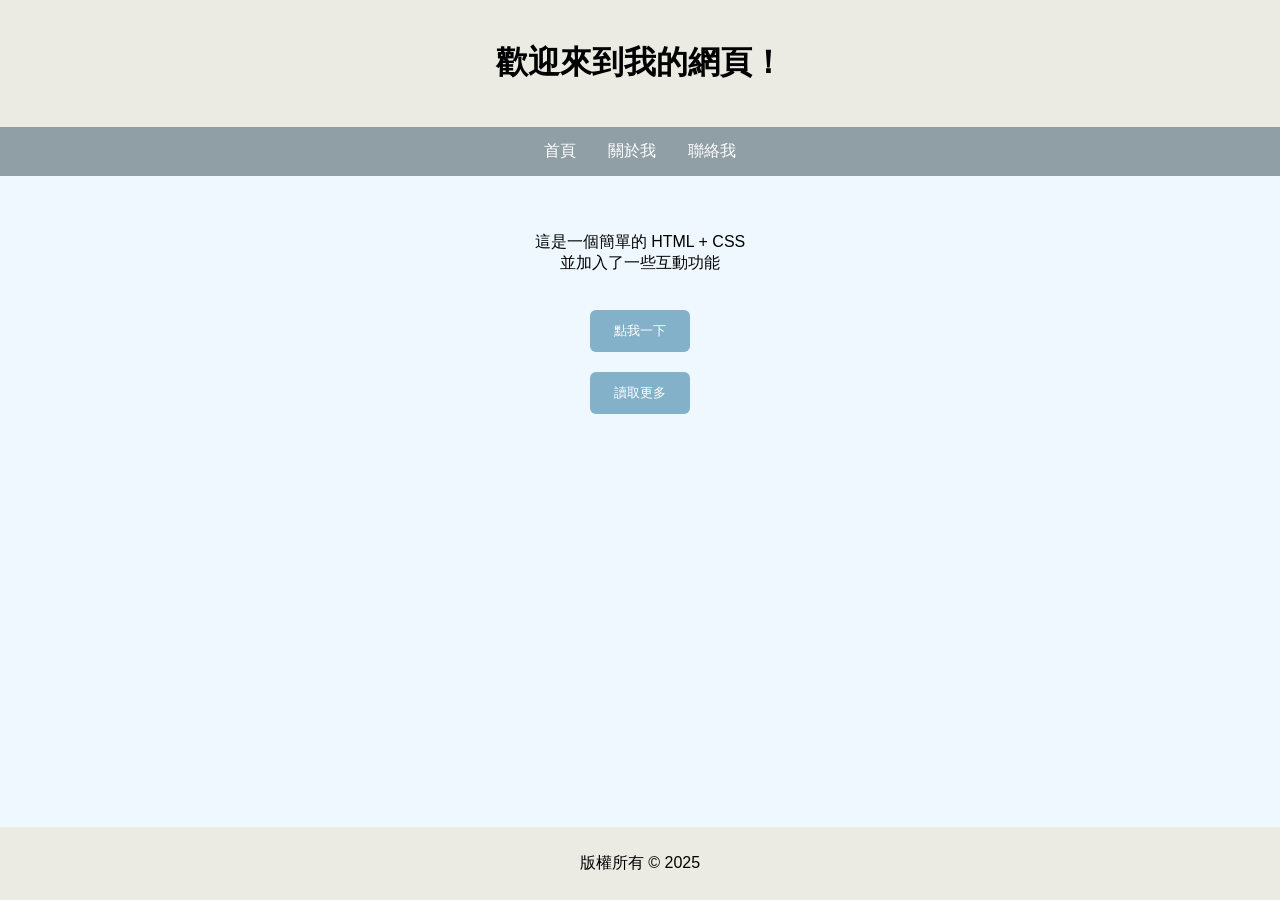
==== docs/index.html @ b79f0698 "Add initial HTML structure for personal webpage" ====
<!DOCTYPE html>
<html lang="zh-Hant">
<head>
  <meta charset="UTF-8">
  <!-- 讓瀏覽器依據裝置寬度調整縮放比例 -->
  <meta name="viewport" content="width=device-width, initial-scale=1.0">
  <title>我的第一個網頁</title>
  <style>
    /* 基本設定 */
    * {
      box-sizing: border-box;
    }
    body {
      font-family: Arial, sans-serif;
      background-color: #f0f8ff;
      margin: 0;
      padding: 0;
    }

    /* 頁首 */
    header {
      background-color: #EBEBE3;
      color: break;
      padding: 20px;
      text-align: center;
    }

    /* 導覽列：使用 Flexbox 置中 */
    nav {
      background-color: #909FA6;
      display: flex;              /* 使用 Flex 排版 */
      justify-content: center;    /* 水平置中 */
      align-items: center;        /* 垂直置中 */
      flex-wrap: wrap;           /* 可換行，避免螢幕過窄時超出範圍 */
    }
    nav a {
      color: white;
      text-decoration: none;
      cursor: pointer;
      padding: 14px 16px;
      /* 讓小螢幕可以顯示更好 */
      flex: 0 0 auto;  
    }
    nav a:hover {
      background-color: #afb1a4;
    }

    /* 主要內容容器 */
    .container {
      padding: 40px;
      text-align: center;
      min-height: 400px;
      padding-bottom: 80px; /* 預留空間，避免被固定頁尾遮住 */
    }

    /* 區塊預設隱藏，使用 .active 顯示 */
    .section {
      display: none;
    }
    .active {
      display: block;
    }

    /* 按鈕樣式 */
    .button {
      background-color: #83B1C9;
      color: white;
      padding: 12px 24px;
      border: none;
      border-radius: 6px;
      cursor: pointer;
      margin-top: 20px;
      transition: background-color 0.3s ease;
    }
    .button:hover {
      background-color: #83B1F9;
    }

    /* 讀取更多的區塊 */
    .more-content {
      margin-top: 20px;
      font-size: 1.1em;
      color: #555;
      text-align: center;
      max-width: 600px;
      margin-left: auto;
      margin-right: auto;
    }

    /* 留言板樣式 */
    #messageBoard {
      margin-top: 20px;
      padding: 10px;
      border: 1px solid #ccc;
      background-color: #fff;
      max-height: 200px;
      overflow-y: auto;
    }
    #messageBoard p {
      border-bottom: 1px dashed #ccc;
      padding: 5px 0;
      margin: 0;
    }

    /* 固定頁尾在底部 */
    footer {
      background-color: #EBEBE3;
      color: black;
      text-align: center;
      padding: 10px;
      position: fixed;
      left: 0;
      bottom: 0;
      width: 100%;
    }

    /* 小螢幕（手機）時的調整 */
    @media (max-width: 600px) {
      .container {
        padding: 20px;
        padding-bottom: 80px; /* 同樣留足底部空間 */
      }
      /* 導覽列在手機上可直接換行，已使用 flex-wrap: wrap;  */
      nav a {
        flex: 1 0 100%; /* 一行一個連結，並填滿整行 */
        text-align: center;
      }
    }
  </style>
</head>
<body>
  <header>
    <h1>歡迎來到我的網頁！</h1>
  </header>

  <nav>
    <a onclick="showSection('home')">首頁</a>
    <a onclick="showSection('about')">關於我</a>
    <a onclick="showSection('contact')">聯絡我</a>
  </nav>

  <div class="container">
    <!-- 首頁區塊 -->
    <div id="home" class="section active">
	  <p style="text-align: center;">
          這是一個簡單的 HTML + CSS<br>
          並加入了一些互動功能
      </p>
      <button class="button" onclick="alert('嗨!')">點我一下</button>
      <br>
      <button class="button" onclick="toggleContent()">讀取更多</button>
      <div class="more-content" id="moreContent" style="display: none;">
        <p style="text-align: center;">
          這裡可以留言<br>
          但我看不到別人也看不到<br>
          因為資料庫功能尚未實現
        </p>
        <hr>
        <h3>好友留言板</h3>
        <textarea id="messageInput" rows="4" cols="50" placeholder="請輸入留言..." style="width: 100%;"></textarea>
        <br>
        <button class="button" onclick="submitMessage()">送出留言</button>
        <div id="messageBoard"></div>
      </div>
    </div>

    <!-- 關於我區塊 -->
    <div id="about" class="section">
      <h2>關於我</h2>
      <p>國立台北大學電機工程學系</p>
    </div>

    <!-- 聯絡我區塊 -->
    <div id="contact" class="section">
      <h2>聯絡我</h2>
      <p>IG: yu.wl_11</p>
    </div>
  </div>

  <footer>
    <p>版權所有 © 2025</p>
  </footer>

  <script>
    // 切換顯示區塊
    function showSection(sectionId) {
      var sections = document.getElementsByClassName('section');
      for (var i = 0; i < sections.length; i++) {
        sections[i].classList.remove('active');
      }
      document.getElementById(sectionId).classList.add('active');
    }

    // 切換「讀取更多」內容的顯示或隱藏
    function toggleContent() {
      var content = document.getElementById('moreContent');
      if (content.style.display === 'block') {
        content.style.display = 'none';
      } else {
        content.style.display = 'block';
      }
    }

    // 新增留言功能
    function submitMessage() {
      var input = document.getElementById('messageInput');
      var message = input.value.trim();
      if (message !== "") {
        var board = document.getElementById('messageBoard');
        var newMsg = document.createElement('p');
        newMsg.textContent = message;
        board.appendChild(newMsg);
        input.value = "";
      } else {
        alert("請先輸入留言內容！");
      }
    }
  </script>
</body>
</html>
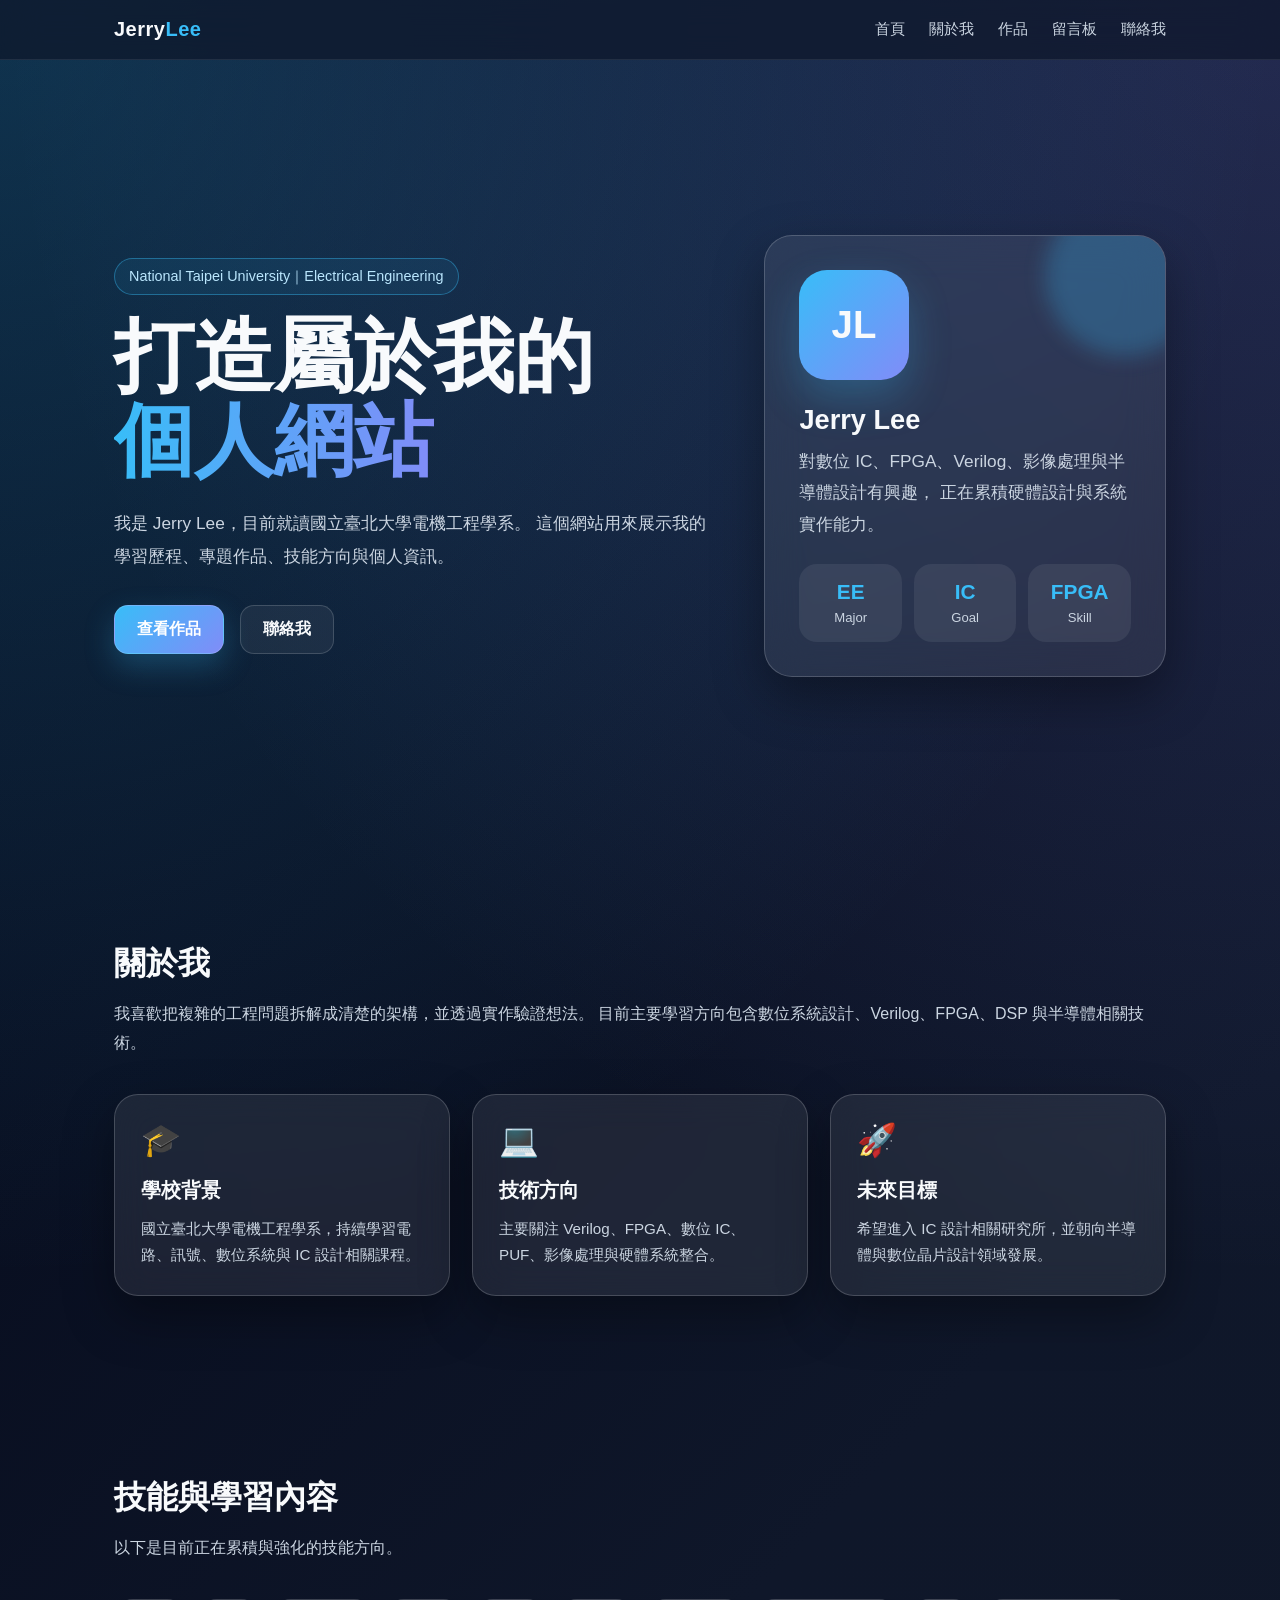
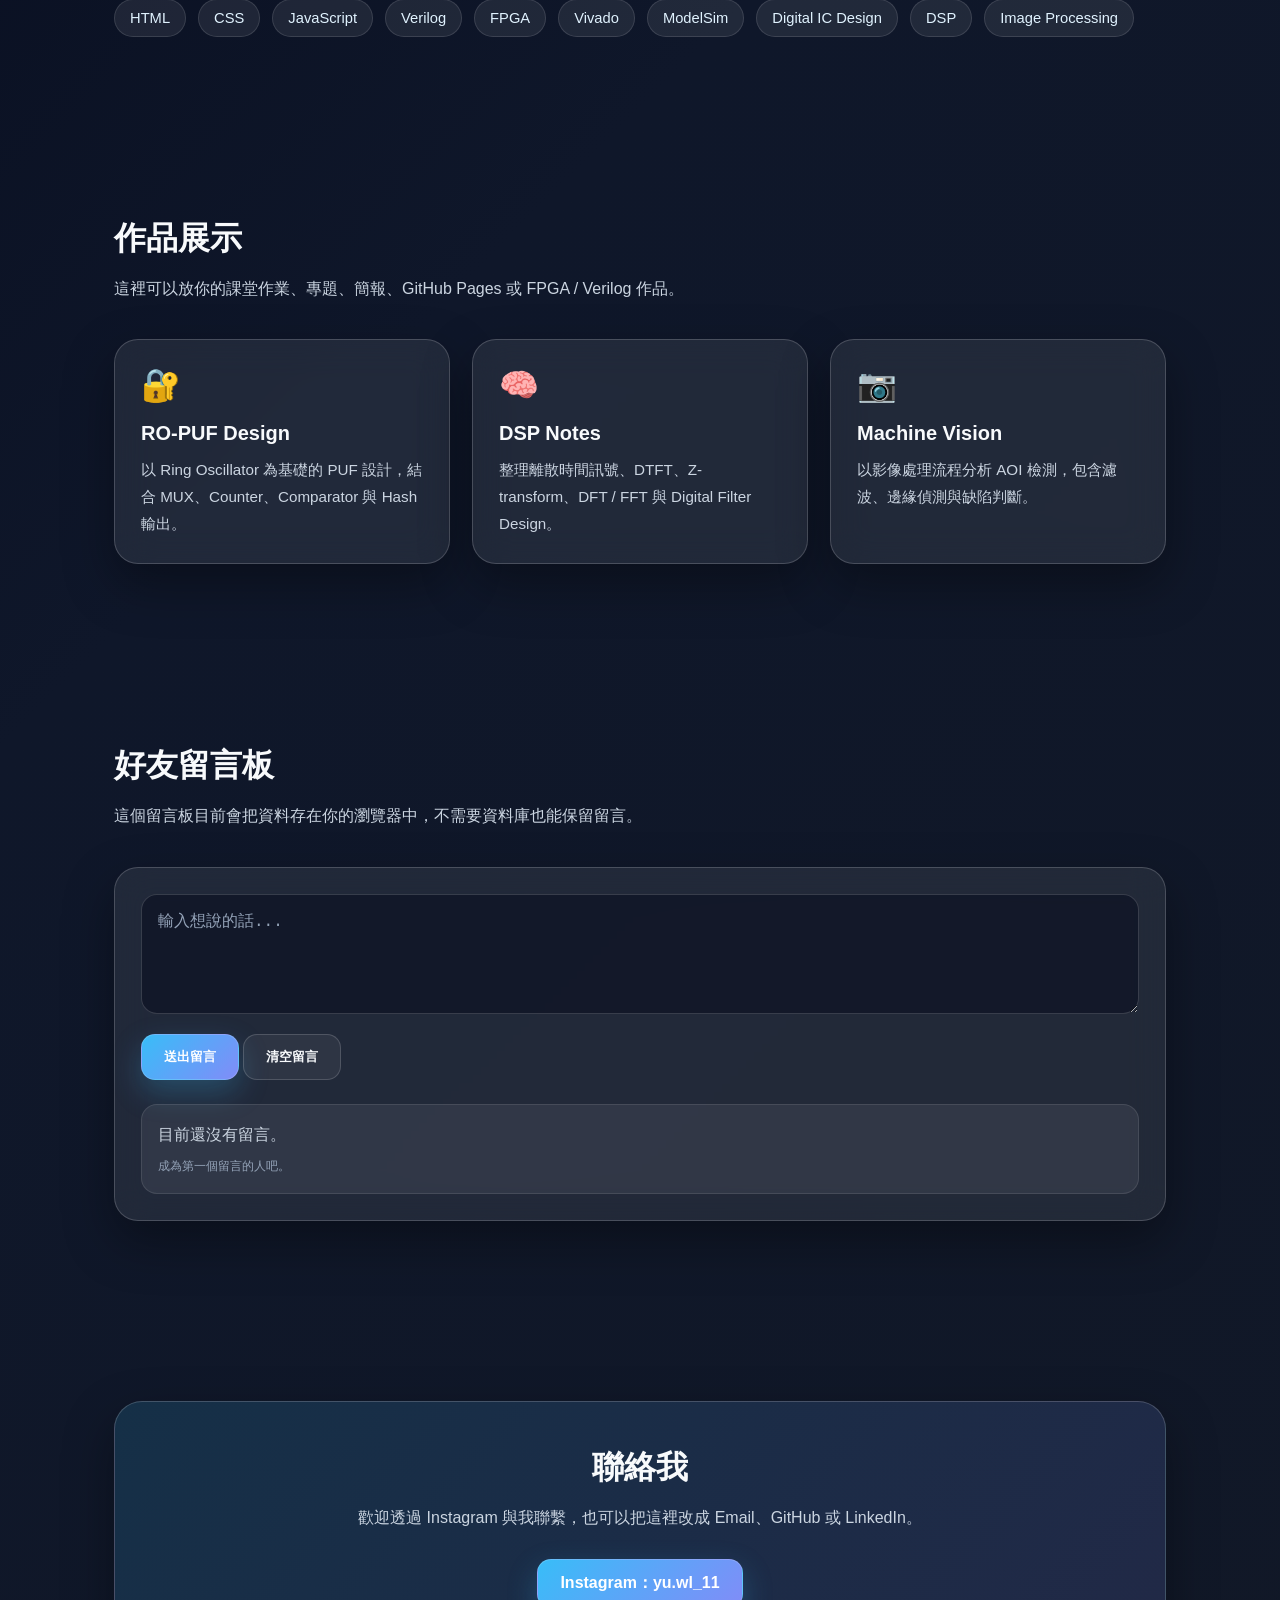
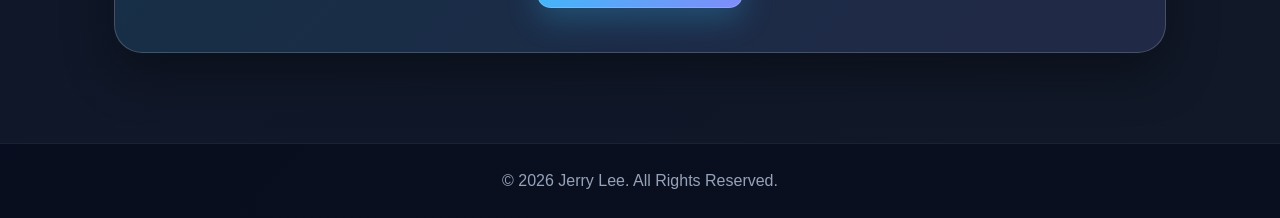
==== commit 99e67336: "Update website design" ====
--- a/docs/index.html
+++ b/docs/index.html
@@ -1,220 +1,696 @@
 <!DOCTYPE html>
 <html lang="zh-Hant">
 <head>
-  <meta charset="UTF-8">
-  <!-- 讓瀏覽器依據裝置寬度調整縮放比例 -->
-  <meta name="viewport" content="width=device-width, initial-scale=1.0">
-  <title>我的第一個網頁</title>
+  <meta charset="UTF-8" />
+  <meta name="viewport" content="width=device-width, initial-scale=1.0" />
+  <title>Jerry Lee｜Personal Website</title>
+
   <style>
-    /* 基本設定 */
+    :root {
+      --bg-main: #0f172a;
+      --bg-card: rgba(255, 255, 255, 0.08);
+      --border-card: rgba(255, 255, 255, 0.18);
+      --text-main: #f8fafc;
+      --text-soft: #cbd5e1;
+      --accent: #38bdf8;
+      --accent-2: #818cf8;
+      --shadow: 0 20px 50px rgba(0, 0, 0, 0.35);
+    }
+
     * {
       box-sizing: border-box;
-    }
-    body {
-      font-family: Arial, sans-serif;
-      background-color: #f0f8ff;
       margin: 0;
       padding: 0;
     }
 
-    /* 頁首 */
+    html {
+      scroll-behavior: smooth;
+    }
+
+    body {
+      font-family: "Segoe UI", Arial, sans-serif;
+      background:
+        radial-gradient(circle at top left, rgba(56, 189, 248, 0.25), transparent 35%),
+        radial-gradient(circle at top right, rgba(129, 140, 248, 0.22), transparent 35%),
+        linear-gradient(135deg, #020617, #0f172a 50%, #111827);
+      color: var(--text-main);
+      min-height: 100vh;
+      overflow-x: hidden;
+    }
+
+    a {
+      color: inherit;
+      text-decoration: none;
+    }
+
+    /* ===== Header / Navbar ===== */
     header {
-      background-color: #EBEBE3;
-      color: break;
-      padding: 20px;
+      position: sticky;
+      top: 0;
+      z-index: 100;
+      backdrop-filter: blur(18px);
+      background: rgba(15, 23, 42, 0.72);
+      border-bottom: 1px solid rgba(255, 255, 255, 0.08);
+    }
+
+    .navbar {
+      max-width: 1100px;
+      margin: auto;
+      padding: 18px 24px;
+      display: flex;
+      justify-content: space-between;
+      align-items: center;
+    }
+
+    .logo {
+      font-size: 1.25rem;
+      font-weight: 800;
+      letter-spacing: 0.5px;
+    }
+
+    .logo span {
+      color: var(--accent);
+    }
+
+    nav {
+      display: flex;
+      gap: 24px;
+    }
+
+    nav a {
+      color: var(--text-soft);
+      font-size: 0.95rem;
+      transition: 0.3s;
+    }
+
+    nav a:hover {
+      color: var(--accent);
+    }
+
+    /* ===== Layout ===== */
+    section {
+      max-width: 1100px;
+      margin: auto;
+      padding: 90px 24px;
+    }
+
+    .section-title {
+      font-size: 2rem;
+      margin-bottom: 14px;
+    }
+
+    .section-subtitle {
+      color: var(--text-soft);
+      margin-bottom: 36px;
+      line-height: 1.8;
+    }
+
+    /* ===== Hero ===== */
+    .hero {
+      min-height: 88vh;
+      display: grid;
+      grid-template-columns: 1.2fr 0.8fr;
+      align-items: center;
+      gap: 48px;
+    }
+
+    .hero-badge {
+      display: inline-block;
+      padding: 8px 14px;
+      margin-bottom: 20px;
+      border: 1px solid rgba(56, 189, 248, 0.4);
+      border-radius: 999px;
+      color: #bae6fd;
+      background: rgba(56, 189, 248, 0.08);
+      font-size: 0.9rem;
+    }
+
+    .hero h1 {
+      font-size: clamp(2.6rem, 7vw, 5rem);
+      line-height: 1.05;
+      margin-bottom: 24px;
+    }
+
+    .hero h1 span {
+      background: linear-gradient(90deg, var(--accent), var(--accent-2));
+      -webkit-background-clip: text;
+      color: transparent;
+    }
+
+    .hero p {
+      color: var(--text-soft);
+      font-size: 1.08rem;
+      line-height: 1.9;
+      max-width: 620px;
+      margin-bottom: 32px;
+    }
+
+    .hero-buttons {
+      display: flex;
+      gap: 16px;
+      flex-wrap: wrap;
+    }
+
+    .btn {
+      padding: 13px 22px;
+      border-radius: 14px;
+      border: 1px solid rgba(255, 255, 255, 0.16);
+      cursor: pointer;
+      font-weight: 700;
+      transition: 0.3s;
+      display: inline-block;
+    }
+
+    .btn-primary {
+      background: linear-gradient(135deg, var(--accent), var(--accent-2));
+      color: white;
+      box-shadow: 0 12px 30px rgba(56, 189, 248, 0.25);
+    }
+
+    .btn-primary:hover {
+      transform: translateY(-3px);
+      box-shadow: 0 18px 40px rgba(56, 189, 248, 0.35);
+    }
+
+    .btn-ghost {
+      color: var(--text-main);
+      background: rgba(255, 255, 255, 0.06);
+    }
+
+    .btn-ghost:hover {
+      background: rgba(255, 255, 255, 0.12);
+      transform: translateY(-3px);
+    }
+
+    .profile-card {
+      background: var(--bg-card);
+      border: 1px solid var(--border-card);
+      border-radius: 28px;
+      padding: 34px;
+      box-shadow: var(--shadow);
+      backdrop-filter: blur(20px);
+      position: relative;
+      overflow: hidden;
+    }
+
+    .profile-card::before {
+      content: "";
+      position: absolute;
+      width: 160px;
+      height: 160px;
+      right: -40px;
+      top: -40px;
+      background: rgba(56, 189, 248, 0.25);
+      border-radius: 50%;
+      filter: blur(10px);
+    }
+
+    .avatar {
+      width: 110px;
+      height: 110px;
+      border-radius: 28px;
+      background: linear-gradient(135deg, var(--accent), var(--accent-2));
+      display: flex;
+      align-items: center;
+      justify-content: center;
+      font-size: 2.4rem;
+      font-weight: 900;
+      margin-bottom: 24px;
+      box-shadow: 0 18px 40px rgba(56, 189, 248, 0.25);
+    }
+
+    .profile-card h2 {
+      font-size: 1.7rem;
+      margin-bottom: 10px;
+    }
+
+    .profile-card p {
+      color: var(--text-soft);
+      line-height: 1.8;
+      margin-bottom: 24px;
+    }
+
+    .stats {
+      display: grid;
+      grid-template-columns: repeat(3, 1fr);
+      gap: 12px;
+    }
+
+    .stat {
+      background: rgba(255, 255, 255, 0.07);
+      padding: 16px;
+      border-radius: 18px;
       text-align: center;
     }
 
-    /* 導覽列：使用 Flexbox 置中 */
-    nav {
-      background-color: #909FA6;
-      display: flex;              /* 使用 Flex 排版 */
-      justify-content: center;    /* 水平置中 */
-      align-items: center;        /* 垂直置中 */
-      flex-wrap: wrap;           /* 可換行，避免螢幕過窄時超出範圍 */
-    }
-    nav a {
+    .stat strong {
+      display: block;
+      color: var(--accent);
+      font-size: 1.3rem;
+      margin-bottom: 4px;
+    }
+
+    .stat span {
+      color: var(--text-soft);
+      font-size: 0.82rem;
+    }
+
+    /* ===== Cards ===== */
+    .grid {
+      display: grid;
+      grid-template-columns: repeat(3, 1fr);
+      gap: 22px;
+    }
+
+    .card {
+      background: var(--bg-card);
+      border: 1px solid var(--border-card);
+      border-radius: 24px;
+      padding: 26px;
+      box-shadow: var(--shadow);
+      backdrop-filter: blur(18px);
+      transition: 0.3s;
+    }
+
+    .card:hover {
+      transform: translateY(-8px);
+      border-color: rgba(56, 189, 248, 0.45);
+    }
+
+    .card-icon {
+      font-size: 2rem;
+      margin-bottom: 18px;
+    }
+
+    .card h3 {
+      margin-bottom: 12px;
+      font-size: 1.25rem;
+    }
+
+    .card p {
+      color: var(--text-soft);
+      line-height: 1.75;
+      font-size: 0.95rem;
+    }
+
+    /* ===== Skills ===== */
+    .skill-list {
+      display: flex;
+      flex-wrap: wrap;
+      gap: 12px;
+    }
+
+    .skill {
+      padding: 10px 15px;
+      border-radius: 999px;
+      background: rgba(255, 255, 255, 0.08);
+      border: 1px solid rgba(255, 255, 255, 0.12);
+      color: #e0f2fe;
+      font-size: 0.92rem;
+    }
+
+    /* ===== Message Board ===== */
+    .message-box {
+      background: var(--bg-card);
+      border: 1px solid var(--border-card);
+      border-radius: 24px;
+      padding: 26px;
+      box-shadow: var(--shadow);
+      backdrop-filter: blur(18px);
+    }
+
+    textarea {
+      width: 100%;
+      min-height: 120px;
+      resize: vertical;
+      padding: 16px;
+      border-radius: 16px;
+      border: 1px solid rgba(255, 255, 255, 0.16);
+      background: rgba(2, 6, 23, 0.45);
       color: white;
-      text-decoration: none;
-      cursor: pointer;
-      padding: 14px 16px;
-      /* 讓小螢幕可以顯示更好 */
-      flex: 0 0 auto;  
-    }
-    nav a:hover {
-      background-color: #afb1a4;
-    }
-
-    /* 主要內容容器 */
-    .container {
-      padding: 40px;
+      outline: none;
+      font-size: 1rem;
+      margin-bottom: 16px;
+    }
+
+    textarea::placeholder {
+      color: #94a3b8;
+    }
+
+    .messages {
+      margin-top: 24px;
+      display: grid;
+      gap: 14px;
+    }
+
+    .message {
+      padding: 16px;
+      border-radius: 16px;
+      background: rgba(255, 255, 255, 0.07);
+      border: 1px solid rgba(255, 255, 255, 0.1);
+      color: var(--text-soft);
+      line-height: 1.7;
+    }
+
+    .message small {
+      display: block;
+      color: #94a3b8;
+      margin-top: 8px;
+      font-size: 0.78rem;
+    }
+
+    /* ===== Contact ===== */
+    .contact-card {
       text-align: center;
-      min-height: 400px;
-      padding-bottom: 80px; /* 預留空間，避免被固定頁尾遮住 */
-    }
-
-    /* 區塊預設隱藏，使用 .active 顯示 */
-    .section {
-      display: none;
-    }
-    .active {
-      display: block;
-    }
-
-    /* 按鈕樣式 */
-    .button {
-      background-color: #83B1C9;
-      color: white;
-      padding: 12px 24px;
-      border: none;
-      border-radius: 6px;
-      cursor: pointer;
-      margin-top: 20px;
-      transition: background-color 0.3s ease;
-    }
-    .button:hover {
-      background-color: #83B1F9;
-    }
-
-    /* 讀取更多的區塊 */
-    .more-content {
-      margin-top: 20px;
-      font-size: 1.1em;
-      color: #555;
+      background: linear-gradient(135deg, rgba(56, 189, 248, 0.15), rgba(129, 140, 248, 0.15));
+      border: 1px solid rgba(255, 255, 255, 0.18);
+      border-radius: 28px;
+      padding: 44px 28px;
+      box-shadow: var(--shadow);
+    }
+
+    .contact-card h2 {
+      font-size: 2rem;
+      margin-bottom: 14px;
+    }
+
+    .contact-card p {
+      color: var(--text-soft);
+      margin-bottom: 26px;
+      line-height: 1.8;
+    }
+
+    footer {
       text-align: center;
-      max-width: 600px;
-      margin-left: auto;
-      margin-right: auto;
-    }
-
-    /* 留言板樣式 */
-    #messageBoard {
-      margin-top: 20px;
-      padding: 10px;
-      border: 1px solid #ccc;
-      background-color: #fff;
-      max-height: 200px;
-      overflow-y: auto;
-    }
-    #messageBoard p {
-      border-bottom: 1px dashed #ccc;
-      padding: 5px 0;
-      margin: 0;
-    }
-
-    /* 固定頁尾在底部 */
-    footer {
-      background-color: #EBEBE3;
-      color: black;
-      text-align: center;
-      padding: 10px;
-      position: fixed;
-      left: 0;
-      bottom: 0;
-      width: 100%;
-    }
-
-    /* 小螢幕（手機）時的調整 */
+      color: #94a3b8;
+      padding: 28px;
+      border-top: 1px solid rgba(255, 255, 255, 0.08);
+      background: rgba(2, 6, 23, 0.5);
+    }
+
+    /* ===== Animation ===== */
+    .fade-in {
+      opacity: 0;
+      transform: translateY(25px);
+      animation: fadeIn 0.9s ease forwards;
+    }
+
+    @keyframes fadeIn {
+      to {
+        opacity: 1;
+        transform: translateY(0);
+      }
+    }
+
+    /* ===== Responsive ===== */
+    @media (max-width: 900px) {
+      .hero {
+        grid-template-columns: 1fr;
+        padding-top: 70px;
+      }
+
+      .grid {
+        grid-template-columns: 1fr;
+      }
+
+      nav {
+        gap: 14px;
+      }
+    }
+
     @media (max-width: 600px) {
-      .container {
-        padding: 20px;
-        padding-bottom: 80px; /* 同樣留足底部空間 */
-      }
-      /* 導覽列在手機上可直接換行，已使用 flex-wrap: wrap;  */
-      nav a {
-        flex: 1 0 100%; /* 一行一個連結，並填滿整行 */
+      .navbar {
+        flex-direction: column;
+        gap: 14px;
+      }
+
+      nav {
+        flex-wrap: wrap;
+        justify-content: center;
+      }
+
+      section {
+        padding: 70px 18px;
+      }
+
+      .stats {
+        grid-template-columns: 1fr;
+      }
+
+      .hero-buttons {
+        flex-direction: column;
+      }
+
+      .btn {
         text-align: center;
       }
     }
   </style>
 </head>
+
 <body>
   <header>
-    <h1>歡迎來到我的網頁！</h1>
+    <div class="navbar">
+      <a href="#home" class="logo">Jerry<span>Lee</span></a>
+      <nav>
+        <a href="#home">首頁</a>
+        <a href="#about">關於我</a>
+        <a href="#projects">作品</a>
+        <a href="#message">留言板</a>
+        <a href="#contact">聯絡我</a>
+      </nav>
+    </div>
   </header>
 
-  <nav>
-    <a onclick="showSection('home')">首頁</a>
-    <a onclick="showSection('about')">關於我</a>
-    <a onclick="showSection('contact')">聯絡我</a>
-  </nav>
-
-  <div class="container">
-    <!-- 首頁區塊 -->
-    <div id="home" class="section active">
-	  <p style="text-align: center;">
-          這是一個簡單的 HTML + CSS<br>
-          並加入了一些互動功能
+  <main>
+    <!-- Hero -->
+    <section id="home" class="hero">
+      <div class="fade-in">
+        <div class="hero-badge">National Taipei University｜Electrical Engineering</div>
+        <h1>打造屬於我的<br><span>個人網站</span></h1>
+        <p>
+          我是 Jerry Lee，目前就讀國立臺北大學電機工程學系。
+          這個網站用來展示我的學習歷程、專題作品、技能方向與個人資訊。
+        </p>
+
+        <div class="hero-buttons">
+          <a href="#projects" class="btn btn-primary">查看作品</a>
+          <a href="#contact" class="btn btn-ghost">聯絡我</a>
+        </div>
+      </div>
+
+      <div class="profile-card fade-in">
+        <div class="avatar">JL</div>
+        <h2>Jerry Lee</h2>
+        <p>
+          對數位 IC、FPGA、Verilog、影像處理與半導體設計有興趣，
+          正在累積硬體設計與系統實作能力。
+        </p>
+
+        <div class="stats">
+          <div class="stat">
+            <strong>EE</strong>
+            <span>Major</span>
+          </div>
+          <div class="stat">
+            <strong>IC</strong>
+            <span>Goal</span>
+          </div>
+          <div class="stat">
+            <strong>FPGA</strong>
+            <span>Skill</span>
+          </div>
+        </div>
+      </div>
+    </section>
+
+    <!-- About -->
+    <section id="about">
+      <h2 class="section-title">關於我</h2>
+      <p class="section-subtitle">
+        我喜歡把複雜的工程問題拆解成清楚的架構，並透過實作驗證想法。
+        目前主要學習方向包含數位系統設計、Verilog、FPGA、DSP 與半導體相關技術。
       </p>
-      <button class="button" onclick="alert('嗨!')">點我一下</button>
-      <br>
-      <button class="button" onclick="toggleContent()">讀取更多</button>
-      <div class="more-content" id="moreContent" style="display: none;">
-        <p style="text-align: center;">
-          這裡可以留言<br>
-          但我看不到別人也看不到<br>
-          因為資料庫功能尚未實現
+
+      <div class="grid">
+        <div class="card">
+          <div class="card-icon">🎓</div>
+          <h3>學校背景</h3>
+          <p>國立臺北大學電機工程學系，持續學習電路、訊號、數位系統與 IC 設計相關課程。</p>
+        </div>
+
+        <div class="card">
+          <div class="card-icon">💻</div>
+          <h3>技術方向</h3>
+          <p>主要關注 Verilog、FPGA、數位 IC、PUF、影像處理與硬體系統整合。</p>
+        </div>
+
+        <div class="card">
+          <div class="card-icon">🚀</div>
+          <h3>未來目標</h3>
+          <p>希望進入 IC 設計相關研究所，並朝向半導體與數位晶片設計領域發展。</p>
+        </div>
+      </div>
+    </section>
+
+    <!-- Skills -->
+    <section id="skills">
+      <h2 class="section-title">技能與學習內容</h2>
+      <p class="section-subtitle">
+        以下是目前正在累積與強化的技能方向。
+      </p>
+
+      <div class="skill-list">
+        <span class="skill">HTML</span>
+        <span class="skill">CSS</span>
+        <span class="skill">JavaScript</span>
+        <span class="skill">Verilog</span>
+        <span class="skill">FPGA</span>
+        <span class="skill">Vivado</span>
+        <span class="skill">ModelSim</span>
+        <span class="skill">Digital IC Design</span>
+        <span class="skill">DSP</span>
+        <span class="skill">Image Processing</span>
+      </div>
+    </section>
+
+    <!-- Projects -->
+    <section id="projects">
+      <h2 class="section-title">作品展示</h2>
+      <p class="section-subtitle">
+        這裡可以放你的課堂作業、專題、簡報、GitHub Pages 或 FPGA / Verilog 作品。
+      </p>
+
+      <div class="grid">
+        <div class="card">
+          <div class="card-icon">🔐</div>
+          <h3>RO-PUF Design</h3>
+          <p>以 Ring Oscillator 為基礎的 PUF 設計，結合 MUX、Counter、Comparator 與 Hash 輸出。</p>
+        </div>
+
+        <div class="card">
+          <div class="card-icon">🧠</div>
+          <h3>DSP Notes</h3>
+          <p>整理離散時間訊號、DTFT、Z-transform、DFT / FFT 與 Digital Filter Design。</p>
+        </div>
+
+        <div class="card">
+          <div class="card-icon">📷</div>
+          <h3>Machine Vision</h3>
+          <p>以影像處理流程分析 AOI 檢測，包含濾波、邊緣偵測與缺陷判斷。</p>
+        </div>
+      </div>
+    </section>
+
+    <!-- Message Board -->
+    <section id="message">
+      <h2 class="section-title">好友留言板</h2>
+      <p class="section-subtitle">
+        這個留言板目前會把資料存在你的瀏覽器中，不需要資料庫也能保留留言。
+      </p>
+
+      <div class="message-box">
+        <textarea id="messageInput" placeholder="輸入想說的話..."></textarea>
+        <button class="btn btn-primary" onclick="submitMessage()">送出留言</button>
+        <button class="btn btn-ghost" onclick="clearMessages()">清空留言</button>
+
+        <div id="messageBoard" class="messages"></div>
+      </div>
+    </section>
+
+    <!-- Contact -->
+    <section id="contact">
+      <div class="contact-card">
+        <h2>聯絡我</h2>
+        <p>
+          歡迎透過 Instagram 與我聯繫，也可以把這裡改成 Email、GitHub 或 LinkedIn。
         </p>
-        <hr>
-        <h3>好友留言板</h3>
-        <textarea id="messageInput" rows="4" cols="50" placeholder="請輸入留言..." style="width: 100%;"></textarea>
-        <br>
-        <button class="button" onclick="submitMessage()">送出留言</button>
-        <div id="messageBoard"></div>
+        <a class="btn btn-primary" href="https://www.instagram.com/yu.wl_11" target="_blank">
+          Instagram：yu.wl_11
+        </a>
       </div>
-    </div>
-
-    <!-- 關於我區塊 -->
-    <div id="about" class="section">
-      <h2>關於我</h2>
-      <p>國立台北大學電機工程學系</p>
-    </div>
-
-    <!-- 聯絡我區塊 -->
-    <div id="contact" class="section">
-      <h2>聯絡我</h2>
-      <p>IG: yu.wl_11</p>
-    </div>
-  </div>
+    </section>
+  </main>
 
   <footer>
-    <p>版權所有 © 2025</p>
+    <p>© <span id="year"></span> Jerry Lee. All Rights Reserved.</p>
   </footer>
 
   <script>
-    // 切換顯示區塊
-    function showSection(sectionId) {
-      var sections = document.getElementsByClassName('section');
-      for (var i = 0; i < sections.length; i++) {
-        sections[i].classList.remove('active');
-      }
-      document.getElementById(sectionId).classList.add('active');
-    }
-
-    // 切換「讀取更多」內容的顯示或隱藏
-    function toggleContent() {
-      var content = document.getElementById('moreContent');
-      if (content.style.display === 'block') {
-        content.style.display = 'none';
-      } else {
-        content.style.display = 'block';
-      }
-    }
-
-    // 新增留言功能
+    const messageInput = document.getElementById("messageInput");
+    const messageBoard = document.getElementById("messageBoard");
+
+    document.getElementById("year").textContent = new Date().getFullYear();
+
+    function loadMessages() {
+      const messages = JSON.parse(localStorage.getItem("messages")) || [];
+      messageBoard.innerHTML = "";
+
+      if (messages.length === 0) {
+        messageBoard.innerHTML = `
+          <div class="message">
+            目前還沒有留言。
+            <small>成為第一個留言的人吧。</small>
+          </div>
+        `;
+        return;
+      }
+
+      messages.forEach(item => {
+        const div = document.createElement("div");
+        div.className = "message";
+        div.innerHTML = `
+          ${escapeHTML(item.text)}
+          <small>${item.time}</small>
+        `;
+        messageBoard.appendChild(div);
+      });
+    }
+
     function submitMessage() {
-      var input = document.getElementById('messageInput');
-      var message = input.value.trim();
-      if (message !== "") {
-        var board = document.getElementById('messageBoard');
-        var newMsg = document.createElement('p');
-        newMsg.textContent = message;
-        board.appendChild(newMsg);
-        input.value = "";
-      } else {
+      const text = messageInput.value.trim();
+
+      if (text === "") {
         alert("請先輸入留言內容！");
-      }
-    }
+        return;
+      }
+
+      const messages = JSON.parse(localStorage.getItem("messages")) || [];
+      const now = new Date();
+
+      messages.unshift({
+        text: text,
+        time: now.toLocaleString("zh-TW")
+      });
+
+      localStorage.setItem("messages", JSON.stringify(messages));
+      messageInput.value = "";
+      loadMessages();
+    }
+
+    function clearMessages() {
+      const check = confirm("確定要清空所有留言嗎？");
+
+      if (check) {
+        localStorage.removeItem("messages");
+        loadMessages();
+      }
+    }
+
+    function escapeHTML(str) {
+      return str.replace(/[&<>"']/g, function(match) {
+        const map = {
+          "&": "&amp;",
+          "<": "&lt;",
+          ">": "&gt;",
+          '"': "&quot;",
+          "'": "&#039;"
+        };
+        return map[match];
+      });
+    }
+
+    loadMessages();
   </script>
 </body>
-</html>
+</html>
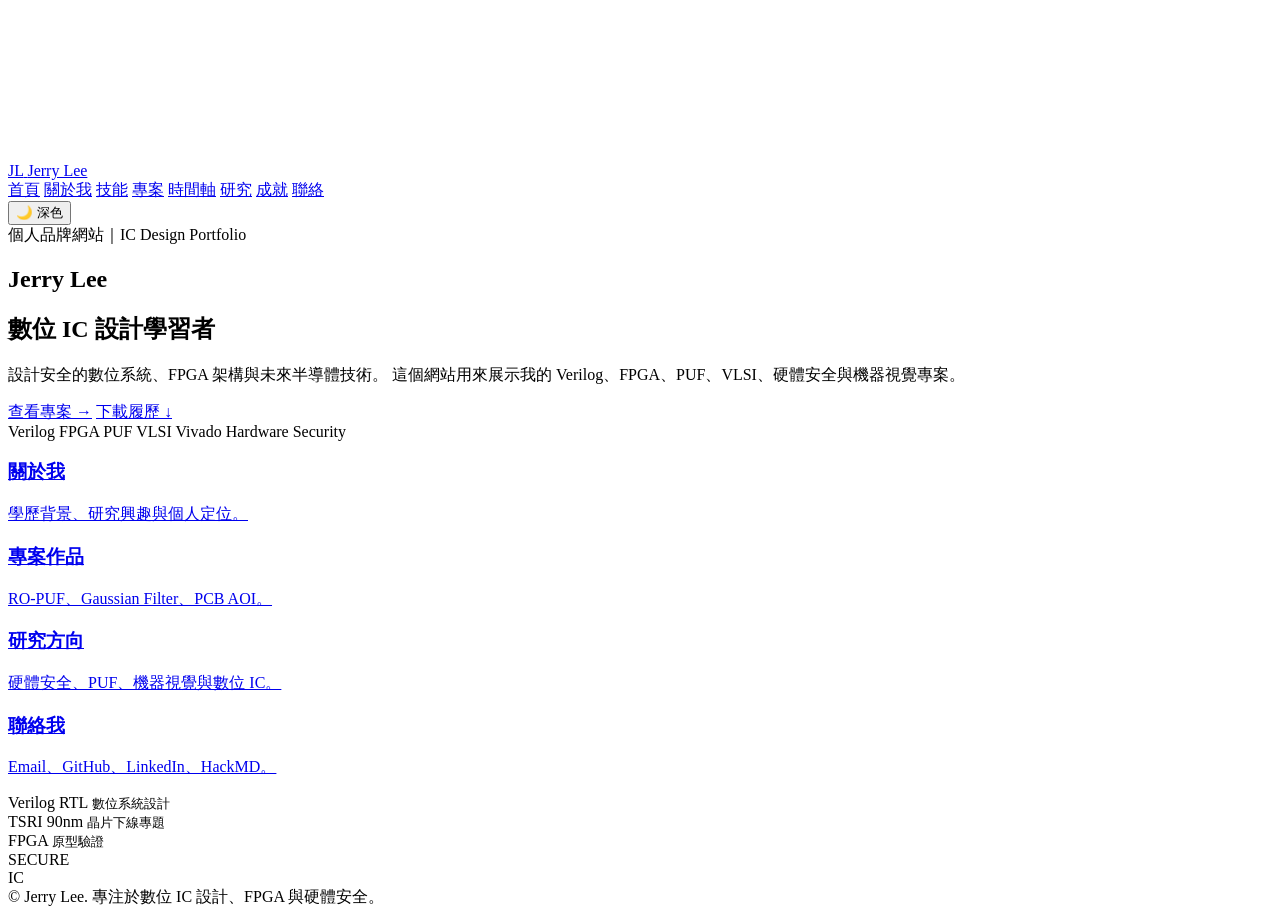
==== commit e1de85b5: "Add files via upload" ====
--- a/docs/index.html
+++ b/docs/index.html
@@ -3,694 +3,128 @@
 <head>
   <meta charset="UTF-8" />
   <meta name="viewport" content="width=device-width, initial-scale=1.0" />
-  <title>Jerry Lee｜Personal Website</title>
-
-  <style>
-    :root {
-      --bg-main: #0f172a;
-      --bg-card: rgba(255, 255, 255, 0.08);
-      --border-card: rgba(255, 255, 255, 0.18);
-      --text-main: #f8fafc;
-      --text-soft: #cbd5e1;
-      --accent: #38bdf8;
-      --accent-2: #818cf8;
-      --shadow: 0 20px 50px rgba(0, 0, 0, 0.35);
-    }
-
-    * {
-      box-sizing: border-box;
-      margin: 0;
-      padding: 0;
-    }
-
-    html {
-      scroll-behavior: smooth;
-    }
-
-    body {
-      font-family: "Segoe UI", Arial, sans-serif;
-      background:
-        radial-gradient(circle at top left, rgba(56, 189, 248, 0.25), transparent 35%),
-        radial-gradient(circle at top right, rgba(129, 140, 248, 0.22), transparent 35%),
-        linear-gradient(135deg, #020617, #0f172a 50%, #111827);
-      color: var(--text-main);
-      min-height: 100vh;
-      overflow-x: hidden;
-    }
-
-    a {
-      color: inherit;
-      text-decoration: none;
-    }
-
-    /* ===== Header / Navbar ===== */
-    header {
-      position: sticky;
-      top: 0;
-      z-index: 100;
-      backdrop-filter: blur(18px);
-      background: rgba(15, 23, 42, 0.72);
-      border-bottom: 1px solid rgba(255, 255, 255, 0.08);
-    }
-
-    .navbar {
-      max-width: 1100px;
-      margin: auto;
-      padding: 18px 24px;
-      display: flex;
-      justify-content: space-between;
-      align-items: center;
-    }
-
-    .logo {
-      font-size: 1.25rem;
-      font-weight: 800;
-      letter-spacing: 0.5px;
-    }
-
-    .logo span {
-      color: var(--accent);
-    }
-
-    nav {
-      display: flex;
-      gap: 24px;
-    }
-
-    nav a {
-      color: var(--text-soft);
-      font-size: 0.95rem;
-      transition: 0.3s;
-    }
-
-    nav a:hover {
-      color: var(--accent);
-    }
-
-    /* ===== Layout ===== */
-    section {
-      max-width: 1100px;
-      margin: auto;
-      padding: 90px 24px;
-    }
-
-    .section-title {
-      font-size: 2rem;
-      margin-bottom: 14px;
-    }
-
-    .section-subtitle {
-      color: var(--text-soft);
-      margin-bottom: 36px;
-      line-height: 1.8;
-    }
-
-    /* ===== Hero ===== */
-    .hero {
-      min-height: 88vh;
-      display: grid;
-      grid-template-columns: 1.2fr 0.8fr;
-      align-items: center;
-      gap: 48px;
-    }
-
-    .hero-badge {
-      display: inline-block;
-      padding: 8px 14px;
-      margin-bottom: 20px;
-      border: 1px solid rgba(56, 189, 248, 0.4);
-      border-radius: 999px;
-      color: #bae6fd;
-      background: rgba(56, 189, 248, 0.08);
-      font-size: 0.9rem;
-    }
-
-    .hero h1 {
-      font-size: clamp(2.6rem, 7vw, 5rem);
-      line-height: 1.05;
-      margin-bottom: 24px;
-    }
-
-    .hero h1 span {
-      background: linear-gradient(90deg, var(--accent), var(--accent-2));
-      -webkit-background-clip: text;
-      color: transparent;
-    }
-
-    .hero p {
-      color: var(--text-soft);
-      font-size: 1.08rem;
-      line-height: 1.9;
-      max-width: 620px;
-      margin-bottom: 32px;
-    }
-
-    .hero-buttons {
-      display: flex;
-      gap: 16px;
-      flex-wrap: wrap;
-    }
-
-    .btn {
-      padding: 13px 22px;
-      border-radius: 14px;
-      border: 1px solid rgba(255, 255, 255, 0.16);
-      cursor: pointer;
-      font-weight: 700;
-      transition: 0.3s;
-      display: inline-block;
-    }
-
-    .btn-primary {
-      background: linear-gradient(135deg, var(--accent), var(--accent-2));
-      color: white;
-      box-shadow: 0 12px 30px rgba(56, 189, 248, 0.25);
-    }
-
-    .btn-primary:hover {
-      transform: translateY(-3px);
-      box-shadow: 0 18px 40px rgba(56, 189, 248, 0.35);
-    }
-
-    .btn-ghost {
-      color: var(--text-main);
-      background: rgba(255, 255, 255, 0.06);
-    }
-
-    .btn-ghost:hover {
-      background: rgba(255, 255, 255, 0.12);
-      transform: translateY(-3px);
-    }
-
-    .profile-card {
-      background: var(--bg-card);
-      border: 1px solid var(--border-card);
-      border-radius: 28px;
-      padding: 34px;
-      box-shadow: var(--shadow);
-      backdrop-filter: blur(20px);
-      position: relative;
-      overflow: hidden;
-    }
-
-    .profile-card::before {
-      content: "";
-      position: absolute;
-      width: 160px;
-      height: 160px;
-      right: -40px;
-      top: -40px;
-      background: rgba(56, 189, 248, 0.25);
-      border-radius: 50%;
-      filter: blur(10px);
-    }
-
-    .avatar {
-      width: 110px;
-      height: 110px;
-      border-radius: 28px;
-      background: linear-gradient(135deg, var(--accent), var(--accent-2));
-      display: flex;
-      align-items: center;
-      justify-content: center;
-      font-size: 2.4rem;
-      font-weight: 900;
-      margin-bottom: 24px;
-      box-shadow: 0 18px 40px rgba(56, 189, 248, 0.25);
-    }
-
-    .profile-card h2 {
-      font-size: 1.7rem;
-      margin-bottom: 10px;
-    }
-
-    .profile-card p {
-      color: var(--text-soft);
-      line-height: 1.8;
-      margin-bottom: 24px;
-    }
-
-    .stats {
-      display: grid;
-      grid-template-columns: repeat(3, 1fr);
-      gap: 12px;
-    }
-
-    .stat {
-      background: rgba(255, 255, 255, 0.07);
-      padding: 16px;
-      border-radius: 18px;
-      text-align: center;
-    }
-
-    .stat strong {
-      display: block;
-      color: var(--accent);
-      font-size: 1.3rem;
-      margin-bottom: 4px;
-    }
-
-    .stat span {
-      color: var(--text-soft);
-      font-size: 0.82rem;
-    }
-
-    /* ===== Cards ===== */
-    .grid {
-      display: grid;
-      grid-template-columns: repeat(3, 1fr);
-      gap: 22px;
-    }
-
-    .card {
-      background: var(--bg-card);
-      border: 1px solid var(--border-card);
-      border-radius: 24px;
-      padding: 26px;
-      box-shadow: var(--shadow);
-      backdrop-filter: blur(18px);
-      transition: 0.3s;
-    }
-
-    .card:hover {
-      transform: translateY(-8px);
-      border-color: rgba(56, 189, 248, 0.45);
-    }
-
-    .card-icon {
-      font-size: 2rem;
-      margin-bottom: 18px;
-    }
-
-    .card h3 {
-      margin-bottom: 12px;
-      font-size: 1.25rem;
-    }
-
-    .card p {
-      color: var(--text-soft);
-      line-height: 1.75;
-      font-size: 0.95rem;
-    }
-
-    /* ===== Skills ===== */
-    .skill-list {
-      display: flex;
-      flex-wrap: wrap;
-      gap: 12px;
-    }
-
-    .skill {
-      padding: 10px 15px;
-      border-radius: 999px;
-      background: rgba(255, 255, 255, 0.08);
-      border: 1px solid rgba(255, 255, 255, 0.12);
-      color: #e0f2fe;
-      font-size: 0.92rem;
-    }
-
-    /* ===== Message Board ===== */
-    .message-box {
-      background: var(--bg-card);
-      border: 1px solid var(--border-card);
-      border-radius: 24px;
-      padding: 26px;
-      box-shadow: var(--shadow);
-      backdrop-filter: blur(18px);
-    }
-
-    textarea {
-      width: 100%;
-      min-height: 120px;
-      resize: vertical;
-      padding: 16px;
-      border-radius: 16px;
-      border: 1px solid rgba(255, 255, 255, 0.16);
-      background: rgba(2, 6, 23, 0.45);
-      color: white;
-      outline: none;
-      font-size: 1rem;
-      margin-bottom: 16px;
-    }
-
-    textarea::placeholder {
-      color: #94a3b8;
-    }
-
-    .messages {
-      margin-top: 24px;
-      display: grid;
-      gap: 14px;
-    }
-
-    .message {
-      padding: 16px;
-      border-radius: 16px;
-      background: rgba(255, 255, 255, 0.07);
-      border: 1px solid rgba(255, 255, 255, 0.1);
-      color: var(--text-soft);
-      line-height: 1.7;
-    }
-
-    .message small {
-      display: block;
-      color: #94a3b8;
-      margin-top: 8px;
-      font-size: 0.78rem;
-    }
-
-    /* ===== Contact ===== */
-    .contact-card {
-      text-align: center;
-      background: linear-gradient(135deg, rgba(56, 189, 248, 0.15), rgba(129, 140, 248, 0.15));
-      border: 1px solid rgba(255, 255, 255, 0.18);
-      border-radius: 28px;
-      padding: 44px 28px;
-      box-shadow: var(--shadow);
-    }
-
-    .contact-card h2 {
-      font-size: 2rem;
-      margin-bottom: 14px;
-    }
-
-    .contact-card p {
-      color: var(--text-soft);
-      margin-bottom: 26px;
-      line-height: 1.8;
-    }
-
-    footer {
-      text-align: center;
-      color: #94a3b8;
-      padding: 28px;
-      border-top: 1px solid rgba(255, 255, 255, 0.08);
-      background: rgba(2, 6, 23, 0.5);
-    }
-
-    /* ===== Animation ===== */
-    .fade-in {
-      opacity: 0;
-      transform: translateY(25px);
-      animation: fadeIn 0.9s ease forwards;
-    }
-
-    @keyframes fadeIn {
-      to {
-        opacity: 1;
-        transform: translateY(0);
-      }
-    }
-
-    /* ===== Responsive ===== */
-    @media (max-width: 900px) {
-      .hero {
-        grid-template-columns: 1fr;
-        padding-top: 70px;
-      }
-
-      .grid {
-        grid-template-columns: 1fr;
-      }
-
-      nav {
-        gap: 14px;
-      }
-    }
-
-    @media (max-width: 600px) {
-      .navbar {
-        flex-direction: column;
-        gap: 14px;
-      }
-
-      nav {
-        flex-wrap: wrap;
-        justify-content: center;
-      }
-
-      section {
-        padding: 70px 18px;
-      }
-
-      .stats {
-        grid-template-columns: 1fr;
-      }
-
-      .hero-buttons {
-        flex-direction: column;
-      }
-
-      .btn {
-        text-align: center;
-      }
-    }
-  </style>
+  <title>首頁 | Jerry Lee</title>
+  <meta name="description" content="Jerry Lee 個人品牌網站，主題包含數位 IC 設計、FPGA、Verilog、PUF、VLSI 與硬體安全。" />
+  <link rel="stylesheet" href="assets/css/style.css" />
 </head>
 
 <body>
-  <header>
-    <div class="navbar">
-      <a href="#home" class="logo">Jerry<span>Lee</span></a>
-      <nav>
-        <a href="#home">首頁</a>
-        <a href="#about">關於我</a>
-        <a href="#projects">作品</a>
-        <a href="#message">留言板</a>
-        <a href="#contact">聯絡我</a>
-      </nav>
-    </div>
-  </header>
+  <canvas id="particles"></canvas>
+  <div class="grid-bg"></div>
+  <div class="orb"></div>
+
+  
+<header class="navbar">
+  <a class="brand" href="index.html" aria-label="Jerry Lee Portfolio 首頁">
+    <span class="logo">JL</span>
+    <span>Jerry Lee</span>
+  </a>
+
+  <nav class="nav-links" aria-label="主選單">
+    <a href="index.html" class="active">首頁</a>
+    <a href="about.html" class="">關於我</a>
+    <a href="skills.html" class="">技能</a>
+    <a href="projects.html" class="">專案</a>
+    <a href="timeline.html" class="">時間軸</a>
+    <a href="research.html" class="">研究</a>
+    <a href="achievements.html" class="">成就</a>
+    <a href="contact.html" class="">聯絡</a>
+  </nav>
+
+  <button class="theme-btn" id="themeBtn" type="button">🌙 深色</button>
+</header>
+
 
   <main>
-    <!-- Hero -->
-    <section id="home" class="hero">
-      <div class="fade-in">
-        <div class="hero-badge">National Taipei University｜Electrical Engineering</div>
-        <h1>打造屬於我的<br><span>個人網站</span></h1>
-        <p>
-          我是 Jerry Lee，目前就讀國立臺北大學電機工程學系。
-          這個網站用來展示我的學習歷程、專題作品、技能方向與個人資訊。
-        </p>
+    
+<section class="page-hero">
+  <div class="container hero-layout">
+    <div class="reveal">
+      <div class="eyebrow">
+        <span class="pulse"></span>
+        個人品牌網站｜IC Design Portfolio
+      </div>
 
-        <div class="hero-buttons">
-          <a href="#projects" class="btn btn-primary">查看作品</a>
-          <a href="#contact" class="btn btn-ghost">聯絡我</a>
+      <h1><span class="gradient-text">Jerry Lee</span></h1>
+
+      <h2>
+        <span id="typing" class="typing">數位 IC 設計學習者</span>
+      </h2>
+
+      <p class="lead">
+        設計安全的數位系統、FPGA 架構與未來半導體技術。
+        這個網站用來展示我的 Verilog、FPGA、PUF、VLSI、硬體安全與機器視覺專案。
+      </p>
+
+      <div class="hero-actions">
+        <a class="btn primary" href="projects.html">查看專案 →</a>
+        <a class="btn secondary" href="resume.pdf" download>下載履歷 ↓</a>
+      </div>
+
+      <div class="tech-stack" aria-label="技術標籤">
+        <span class="chip">Verilog</span>
+        <span class="chip">FPGA</span>
+        <span class="chip">PUF</span>
+        <span class="chip">VLSI</span>
+        <span class="chip">Vivado</span>
+        <span class="chip">Hardware Security</span>
+      </div>
+
+      <div class="page-nav-grid">
+        <a class="page-nav-card glass reveal" href="about.html">
+          <h3>關於我</h3>
+          <p>學歷背景、研究興趣與個人定位。</p>
+        </a>
+        <a class="page-nav-card glass reveal" href="projects.html">
+          <h3>專案作品</h3>
+          <p>RO-PUF、Gaussian Filter、PCB AOI。</p>
+        </a>
+        <a class="page-nav-card glass reveal" href="research.html">
+          <h3>研究方向</h3>
+          <p>硬體安全、PUF、機器視覺與數位 IC。</p>
+        </a>
+        <a class="page-nav-card glass reveal" href="contact.html">
+          <h3>聯絡我</h3>
+          <p>Email、GitHub、LinkedIn、HackMD。</p>
+        </a>
+      </div>
+    </div>
+
+    <div class="hero-card reveal tilt">
+      <div class="floating-label f1">
+        Verilog RTL
+        <small>數位系統設計</small>
+      </div>
+      <div class="floating-label f2">
+        TSRI 90nm
+        <small>晶片下線專題</small>
+      </div>
+      <div class="floating-label f3">
+        FPGA
+        <small>原型驗證</small>
+      </div>
+
+      <div class="chip-visual">
+        <div class="trace t1"></div>
+        <div class="trace t2"></div>
+        <div class="trace t3"></div>
+        <div class="trace t4"></div>
+        <div class="core">
+          SECURE<br />IC
         </div>
       </div>
+    </div>
+  </div>
+</section>
 
-      <div class="profile-card fade-in">
-        <div class="avatar">JL</div>
-        <h2>Jerry Lee</h2>
-        <p>
-          對數位 IC、FPGA、Verilog、影像處理與半導體設計有興趣，
-          正在累積硬體設計與系統實作能力。
-        </p>
-
-        <div class="stats">
-          <div class="stat">
-            <strong>EE</strong>
-            <span>Major</span>
-          </div>
-          <div class="stat">
-            <strong>IC</strong>
-            <span>Goal</span>
-          </div>
-          <div class="stat">
-            <strong>FPGA</strong>
-            <span>Skill</span>
-          </div>
-        </div>
-      </div>
-    </section>
-
-    <!-- About -->
-    <section id="about">
-      <h2 class="section-title">關於我</h2>
-      <p class="section-subtitle">
-        我喜歡把複雜的工程問題拆解成清楚的架構，並透過實作驗證想法。
-        目前主要學習方向包含數位系統設計、Verilog、FPGA、DSP 與半導體相關技術。
-      </p>
-
-      <div class="grid">
-        <div class="card">
-          <div class="card-icon">🎓</div>
-          <h3>學校背景</h3>
-          <p>國立臺北大學電機工程學系，持續學習電路、訊號、數位系統與 IC 設計相關課程。</p>
-        </div>
-
-        <div class="card">
-          <div class="card-icon">💻</div>
-          <h3>技術方向</h3>
-          <p>主要關注 Verilog、FPGA、數位 IC、PUF、影像處理與硬體系統整合。</p>
-        </div>
-
-        <div class="card">
-          <div class="card-icon">🚀</div>
-          <h3>未來目標</h3>
-          <p>希望進入 IC 設計相關研究所，並朝向半導體與數位晶片設計領域發展。</p>
-        </div>
-      </div>
-    </section>
-
-    <!-- Skills -->
-    <section id="skills">
-      <h2 class="section-title">技能與學習內容</h2>
-      <p class="section-subtitle">
-        以下是目前正在累積與強化的技能方向。
-      </p>
-
-      <div class="skill-list">
-        <span class="skill">HTML</span>
-        <span class="skill">CSS</span>
-        <span class="skill">JavaScript</span>
-        <span class="skill">Verilog</span>
-        <span class="skill">FPGA</span>
-        <span class="skill">Vivado</span>
-        <span class="skill">ModelSim</span>
-        <span class="skill">Digital IC Design</span>
-        <span class="skill">DSP</span>
-        <span class="skill">Image Processing</span>
-      </div>
-    </section>
-
-    <!-- Projects -->
-    <section id="projects">
-      <h2 class="section-title">作品展示</h2>
-      <p class="section-subtitle">
-        這裡可以放你的課堂作業、專題、簡報、GitHub Pages 或 FPGA / Verilog 作品。
-      </p>
-
-      <div class="grid">
-        <div class="card">
-          <div class="card-icon">🔐</div>
-          <h3>RO-PUF Design</h3>
-          <p>以 Ring Oscillator 為基礎的 PUF 設計，結合 MUX、Counter、Comparator 與 Hash 輸出。</p>
-        </div>
-
-        <div class="card">
-          <div class="card-icon">🧠</div>
-          <h3>DSP Notes</h3>
-          <p>整理離散時間訊號、DTFT、Z-transform、DFT / FFT 與 Digital Filter Design。</p>
-        </div>
-
-        <div class="card">
-          <div class="card-icon">📷</div>
-          <h3>Machine Vision</h3>
-          <p>以影像處理流程分析 AOI 檢測，包含濾波、邊緣偵測與缺陷判斷。</p>
-        </div>
-      </div>
-    </section>
-
-    <!-- Message Board -->
-    <section id="message">
-      <h2 class="section-title">好友留言板</h2>
-      <p class="section-subtitle">
-        這個留言板目前會把資料存在你的瀏覽器中，不需要資料庫也能保留留言。
-      </p>
-
-      <div class="message-box">
-        <textarea id="messageInput" placeholder="輸入想說的話..."></textarea>
-        <button class="btn btn-primary" onclick="submitMessage()">送出留言</button>
-        <button class="btn btn-ghost" onclick="clearMessages()">清空留言</button>
-
-        <div id="messageBoard" class="messages"></div>
-      </div>
-    </section>
-
-    <!-- Contact -->
-    <section id="contact">
-      <div class="contact-card">
-        <h2>聯絡我</h2>
-        <p>
-          歡迎透過 Instagram 與我聯繫，也可以把這裡改成 Email、GitHub 或 LinkedIn。
-        </p>
-        <a class="btn btn-primary" href="https://www.instagram.com/yu.wl_11" target="_blank">
-          Instagram：yu.wl_11
-        </a>
-      </div>
-    </section>
   </main>
 
   <footer>
-    <p>© <span id="year"></span> Jerry Lee. All Rights Reserved.</p>
+    <div class="container">
+      © <span id="year"></span> Jerry Lee. 專注於數位 IC 設計、FPGA 與硬體安全。
+    </div>
   </footer>
 
-  <script>
-    const messageInput = document.getElementById("messageInput");
-    const messageBoard = document.getElementById("messageBoard");
-
-    document.getElementById("year").textContent = new Date().getFullYear();
-
-    function loadMessages() {
-      const messages = JSON.parse(localStorage.getItem("messages")) || [];
-      messageBoard.innerHTML = "";
-
-      if (messages.length === 0) {
-        messageBoard.innerHTML = `
-          <div class="message">
-            目前還沒有留言。
-            <small>成為第一個留言的人吧。</small>
-          </div>
-        `;
-        return;
-      }
-
-      messages.forEach(item => {
-        const div = document.createElement("div");
-        div.className = "message";
-        div.innerHTML = `
-          ${escapeHTML(item.text)}
-          <small>${item.time}</small>
-        `;
-        messageBoard.appendChild(div);
-      });
-    }
-
-    function submitMessage() {
-      const text = messageInput.value.trim();
-
-      if (text === "") {
-        alert("請先輸入留言內容！");
-        return;
-      }
-
-      const messages = JSON.parse(localStorage.getItem("messages")) || [];
-      const now = new Date();
-
-      messages.unshift({
-        text: text,
-        time: now.toLocaleString("zh-TW")
-      });
-
-      localStorage.setItem("messages", JSON.stringify(messages));
-      messageInput.value = "";
-      loadMessages();
-    }
-
-    function clearMessages() {
-      const check = confirm("確定要清空所有留言嗎？");
-
-      if (check) {
-        localStorage.removeItem("messages");
-        loadMessages();
-      }
-    }
-
-    function escapeHTML(str) {
-      return str.replace(/[&<>"']/g, function(match) {
-        const map = {
-          "&": "&amp;",
-          "<": "&lt;",
-          ">": "&gt;",
-          '"': "&quot;",
-          "'": "&#039;"
-        };
-        return map[match];
-      });
-    }
-
-    loadMessages();
-  </script>
+  <script src="assets/js/main.js"></script>
 </body>
-</html>+</html>
